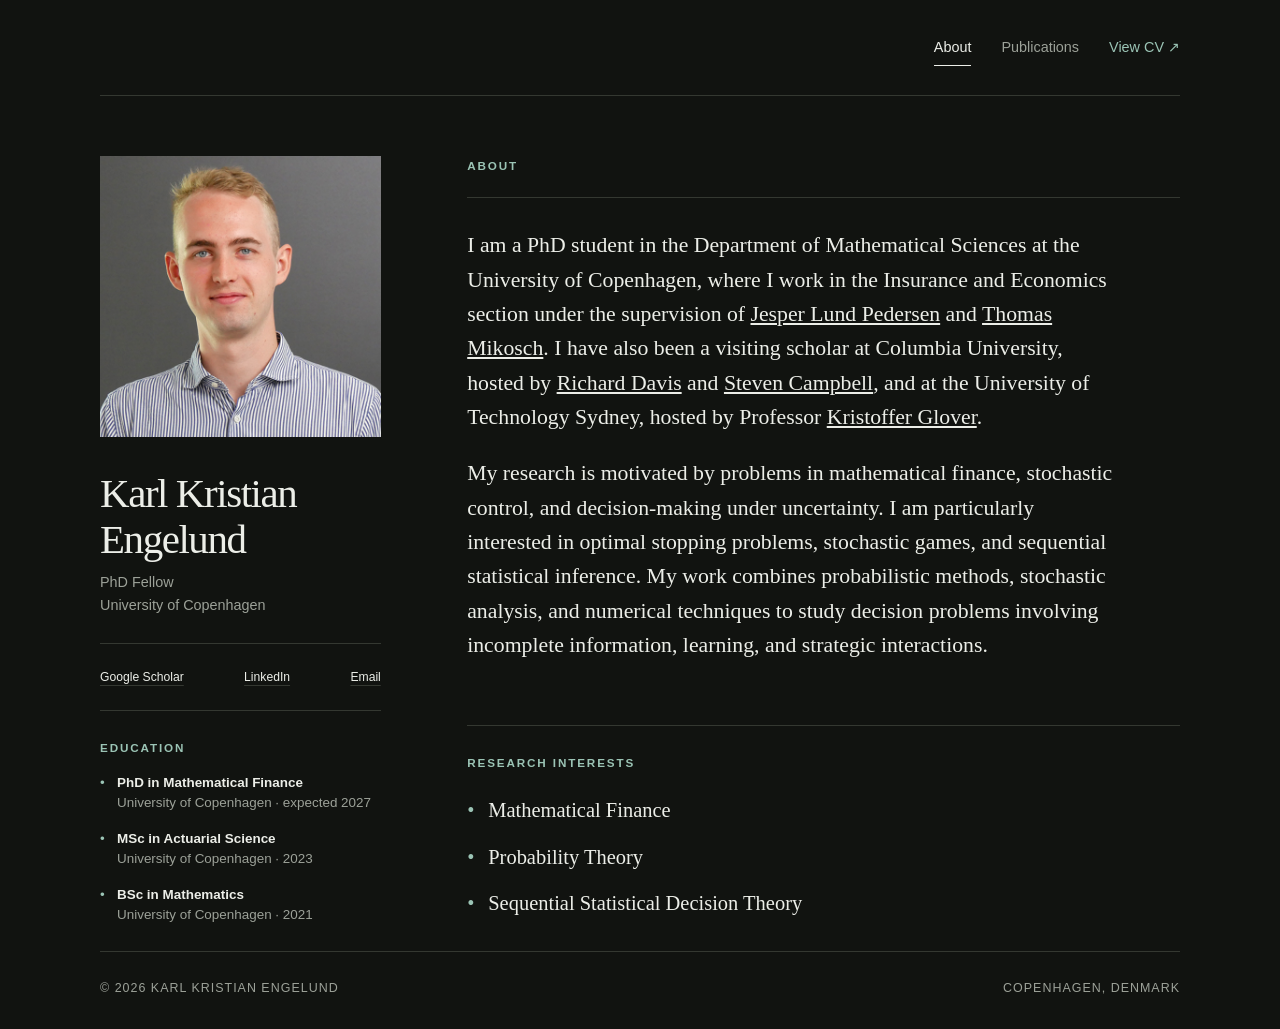
==== index.html @ dfa21044 "Website updated" ====
<!doctype html>
<html lang="en">
  <head>
    <meta charset="utf-8" />
    <meta name="viewport" content="width=device-width, initial-scale=1" />
    <meta
      name="description"
      content="Personal academic website of Karl Kristian Engelund."
    />
    <title>Karl Kristian Engelund</title>
    <link rel="stylesheet" href="styles.css" />
    <script src="script.js" defer></script>
  </head>

  <body>
    <main class="page">
      <header class="site-header">
        <nav class="site-nav" aria-label="Primary navigation">
          <button
            class="nav-link"
            type="button"
            data-tab="about"
            aria-pressed="true"
            aria-controls="about"
          >
            About
          </button>
          <button
            class="nav-link"
            type="button"
            data-tab="publications"
            aria-pressed="false"
            aria-controls="publications"
          >
            Publications
          </button>
          <a class="nav-link cv-link" href="CV_KarlKristianEngelund.pdf" target="_blank" rel="noreferrer">
            View CV <span aria-hidden="true">↗</span>
          </a>
        </nav>
      </header>

      <div class="page-content">
        <aside class="profile" aria-label="Researcher profile">
          <img
            class="profile-photo"
            src="Karl-Kristian-Engelund-1100x600.jpg"
            alt="Portrait of Karl Kristian Engelund"
            width="210"
            height="210"
          />

          <div class="profile-heading">
            <h1>Karl Kristian Engelund</h1>
            <p>PhD Fellow<br />University of Copenhagen</p>
          </div>

          <div class="profile-links" aria-label="Professional profiles">
            <a href="https://scholar.google.com/citations?user=FDVqNmsAAAAJ" target="_blank" rel="noreferrer">
              Google Scholar
            </a>
            <a href="https://www.linkedin.com/in/karl-kristian-engelund/" target="_blank" rel="noreferrer">
              LinkedIn
            </a>
            <a href="mailto:kken@math.ku.dk">Email</a>
          </div>

          <div class="education">
            <p class="eyebrow">Education</p>
            <ul>
              <li>
                <strong>PhD in Mathematical Finance</strong>
                <span>University of Copenhagen · expected 2027</span>
              </li>
              <li>
                <strong>MSc in Actuarial Science</strong>
                <span>University of Copenhagen · 2023</span>
              </li>
              <li>
                <strong>BSc in Mathematics</strong>
                <span>University of Copenhagen · 2021</span>
              </li>
            </ul>
          </div>
        </aside>

        <div class="main-column">
          <section class="panel" id="about" data-panel="about">
            <p class="eyebrow">About</p>
            <!-- <h2>I study <span>the question at the heart of your research.</span></h2> -->

            <div class="biography">
              <p>
                I am a PhD student in the Department of Mathematical Sciences at the University of Copenhagen, 
                where I work in the Insurance and Economics section under the supervision of  
                <a href="https://researchprofiles.ku.dk/en/persons/jesper-lund-pedersen/" target="_blank" rel="noreferrer">Jesper Lund Pedersen</a>
                and <a href="https://researchprofiles.ku.dk/en/persons/thomas-valentin-mikosch/" target="_blank" rel="noreferrer">Thomas Mikosch</a>. 
                I have also been a visiting scholar at Columbia University, 
                hosted by <a href="https://sites.stat.columbia.edu/rdavis/" target="_blank" rel="noreferrer">Richard Davis</a> and <a href="https://www.stevenacampbell.com/" target="_blank" rel="noreferrer">Steven Campbell</a>, and at the University of Technology Sydney, 
                hosted by Professor <a href="https://www.uts.edu.au/staff/kristoffer.glover" target="_blank" rel="noreferrer">Kristoffer Glover</a>.
              </p>
              <p>
                My research is motivated by problems in mathematical finance, stochastic control, and decision-making under uncertainty. I am particularly interested in optimal stopping problems, stochastic games, and sequential statistical inference. My work combines probabilistic methods, stochastic analysis, and numerical techniques to study decision problems involving incomplete information, learning, and strategic interactions.
              </p>
            </div>

            <div class="interests">
              <p class="eyebrow">Research interests</p>
              <ul>
                <li>Mathematical Finance</li>
                <li>Probability Theory</li>
                <li>Sequential Statistical Decision Theory</li>
              </ul>
            </div>
          </section>

          <section class="panel" id="publications" data-panel="publications" hidden>
            <p class="eyebrow">Publications</p>
            <!-- <h2>Selected work</h2> -->

            <ol class="publication-list">
              <li>
                <article>
                  <p class="publication-meta">2026 · Preprint, submitted</p>
                  <h3><a href="https://arxiv.org/abs/2608.12291">When should one stop the most exciting game? Sequential Inference for win-martingales</a></h3>
                  <p>Steven Campbell, <strong>Karl Kristian Engelund</strong></p>
                </article>
              </li>
              <li>
                <article>
                  <p class="publication-meta">2026 · Preprint, submitted</p>
                  <h3><a href="https://arxiv.org/abs/2607.20373">Embedding martingale diffusions as binary posteriors in sequential inference</a></h3>
                  <p>Steven Campbell, <strong>Karl Kristian Engelund</strong></p>
                </article>
              </li>
              <li>
                <article>
                  <p class="publication-meta">2026 · Preprint, revision submitted</p>
                  <h3><a href="https://arxiv.org/abs/2610.20366">Regime Detection in Latent Factor Models -- A Bayesian Decision-Theoretic Approach</a></h3>
                  <p><strong>Karl Kristian Engelund</strong></p>
                </article>
              </li>
            </ol>

            <p class="publication-note">
              For a complete and current list, visit my
              <a href="https://scholar.google.com/citations?user=FDVqNmsAAAAJ" target="_blank" rel="noreferrer">
                Google Scholar profile
              </a>
            </p>
          </section>
        </div>
      </div>

      <footer>
        <span>© <span id="year"></span> Karl Kristian Engelund</span>
        <span>Copenhagen, Denmark</span>
      </footer>
    </main>
  </body>
</html>
---- styles.css ----
:root {
  color-scheme: dark;
  --background: #111310;
  --text: #eceee8;
  --muted: #9ca198;
  --accent: #9bc4b5;
  --line: #343831;
  --serif: Georgia, "Times New Roman", serif;
  --sans: Inter, ui-sans-serif, -apple-system, BlinkMacSystemFont, "Segoe UI", sans-serif;
}

* {
  box-sizing: border-box;
}

html {
  scroll-behavior: smooth;
}

body {
  margin: 0;
  background: var(--background);
  color: var(--text);
  font-family: var(--sans);
  font-size: 16px;
  line-height: 1.65;
  -webkit-font-smoothing: antialiased;
}

a {
  color: inherit;
}

.page {
  width: min(1080px, calc(100% - 48px));
  min-height: 100vh;
  margin: 0 auto;
  display: flex;
  flex-direction: column;
}

.site-header {
  min-height: 96px;
  display: flex;
  align-items: center;
  justify-content: flex-end;
  border-bottom: 1px solid var(--line);
}

.publication-meta,
footer {
  color: var(--muted);
  font-size: 0.78rem;
  letter-spacing: 0.08em;
  text-transform: uppercase;
}

.site-nav {
  display: flex;
  align-items: center;
  gap: 30px;
}

.nav-link {
  position: relative;
  border: 0;
  padding: 8px 0;
  background: transparent;
  color: var(--muted);
  font: inherit;
  font-size: 0.9rem;
  text-decoration: none;
  cursor: pointer;
}

.nav-link::after {
  position: absolute;
  right: 0;
  bottom: 1px;
  left: 0;
  height: 1px;
  background: var(--text);
  content: "";
  opacity: 0;
  transform: scaleX(0.6);
  transition: opacity 160ms ease, transform 160ms ease;
}

.nav-link:hover,
.nav-link:focus-visible,
.nav-link[aria-pressed="true"] {
  color: var(--text);
}

.nav-link:hover::after,
.nav-link:focus-visible::after,
.nav-link[aria-pressed="true"]::after {
  opacity: 1;
  transform: scaleX(1);
}

.cv-link {
  color: var(--accent);
}

.page-content {
  flex: 1;
  display: grid;
  grid-template-columns: minmax(210px, 26%) minmax(0, 66%);
  justify-content: space-between;
  padding: clamp(60px, 8vw, 5px) 0 10px;
}

.profile {
  align-self: start;
}

.profile-photo {
  display: block;
  width: 100%;
  height: auto;
  aspect-ratio: 1 / 1;
  margin-bottom: 28px;
  object-fit: cover;
  object-position: 57% 50%;
}

.profile-heading {
  border-bottom: 1px solid var(--line);
  padding-bottom: 25px;
}

.profile-heading h1 {
  margin-bottom: 8px;
  font-size: clamp(2rem, 3.2vw, 2.8rem);
  letter-spacing: -0.035em;
}

.profile-heading p {
  margin: 0;
  color: var(--muted);
  font-size: 0.9rem;
}

.profile-links {
  display: flex;
  align-items: center;
  flex-direction: row;
  justify-content: space-between;
  gap: 12px;
  border-bottom: 1px solid var(--line);
  padding: 23px 0;
  white-space: nowrap;
}

.profile-links a,
.publication-note a,
.publication-list h3 a {
  text-decoration-color: var(--line);
  text-decoration-thickness: 1px;
  text-underline-offset: 4px;
}

.profile-links a {
  font-size: 0.76rem;
}

.profile-links a:hover,
.publication-note a:hover,
.publication-list h3 a:hover {
  color: var(--accent);
  text-decoration-color: currentColor;
}

.education {
  padding-top: 27px;
}

.education .eyebrow {
  margin-bottom: 16px;
}

.education ul,
.interests ul {
  margin: 0;
  padding: 0;
  list-style: none;
}

.education li {
  position: relative;
  margin-bottom: 17px;
  padding-left: 17px;
  font-size: 0.84rem;
  line-height: 1.45;
}

.education li::before,
.interests li::before {
  position: absolute;
  left: 0;
  color: var(--accent);
  content: "•";
}

.education strong,
.education span {
  display: block;
}

.education strong {
  font-weight: 550;
}

.education span {
  color: var(--muted);
}

.main-column {
  min-width: 0;
}

.panel {
  animation: appear 220ms ease-out;
}

.panel[hidden] {
  display: none;
}

.eyebrow {
  margin: 0 0 22px;
  color: var(--accent);
  font-size: 0.73rem;
  font-weight: 650;
  letter-spacing: 0.16em;
  text-transform: uppercase;
}

h2,
h3,
p {
  margin-top: 0;
}

h1,
h2,
h3 {
  font-family: var(--serif);
  font-weight: 400;
  line-height: 1.12;
}

h2 {
  max-width: 720px;
  margin-bottom: clamp(50px, 7vw, 78px);
  font-size: clamp(2.8rem, 5.2vw, 4.9rem);
  letter-spacing: -0.04em;
}

h2 span {
  color: var(--muted);
}

.biography {
  border-top: 1px solid var(--line);
  padding-top: 30px;
}

.biography p {
  max-width: 650px;
  font-family: var(--serif);
  font-size: clamp(1.12rem, 1.7vw, 1.36rem);
  line-height: 1.58;
}

.biography p:last-child {
  margin-bottom: 0;
}

.interests {
  margin-top: 62px;
  border-top: 1px solid var(--line);
  padding-top: 27px;
}

.interests li {
  position: relative;
  margin-bottom: 13px;
  padding-left: 21px;
  font-family: var(--serif);
  font-size: clamp(1.08rem, 1.6vw, 1.28rem);
}

.publication-list {
  margin: 0;
  padding: 0;
  list-style: none;
  counter-reset: publication;
}

.publication-list li {
  counter-increment: publication;
  display: grid;
  grid-template-columns: 70px 1fr;
  gap: 25px;
  border-top: 1px solid var(--line);
  padding: 32px 0 38px;
}

.publication-list li::before {
  content: "0" counter(publication);
  color: var(--muted);
  font-family: var(--serif);
  font-size: 0.9rem;
}

.publication-meta {
  margin-bottom: 10px;
}

.publication-list h3 {
  margin-bottom: 12px;
  font-size: clamp(1.55rem, 3vw, 2.35rem);
}

.publication-list h3 a {
  text-decoration: none;
}

.publication-list article > p:last-child {
  margin: 0;
  color: var(--muted);
  font-size: 0.9rem;
}

.publication-list li:last-child {
  border-bottom: 1px solid var(--line);
}

.publication-note {
  margin-top: 38px;
  color: var(--muted);
  font-size: 0.9rem;
}

footer {
  display: flex;
  justify-content: space-between;
  gap: 30px;
  border-top: 1px solid var(--line);
  padding: 26px 0 30px;
}

@keyframes appear {
  from {
    opacity: 0;
    transform: translateY(4px);
  }
  to {
    opacity: 1;
    transform: translateY(0);
  }
}

@media (max-width: 700px) {
  .page {
    width: min(100% - 32px, 1080px);
  }

  .site-header {
    min-height: 76px;
  }

  .site-nav {
    width: 100%;
    justify-content: space-between;
    gap: 18px;
  }

  .page-content {
    grid-template-columns: 1fr;
    gap: 68px;
    padding: 42px 0 78px;
  }

  .profile {
    width: min(100%, 280px);
  }

  h2 {
    margin-bottom: 50px;
    font-size: clamp(2.65rem, 13vw, 4rem);
  }

  .interests {
    margin-top: 48px;
  }

  .publication-list li {
    grid-template-columns: 38px 1fr;
    gap: 10px;
  }

  footer {
    align-items: flex-start;
    flex-direction: column;
    gap: 4px;
  }
}

@media (prefers-reduced-motion: reduce) {
  html {
    scroll-behavior: auto;
  }

  .panel {
    animation: none;
  }

  .nav-link::after {
    transition: none;
  }
}
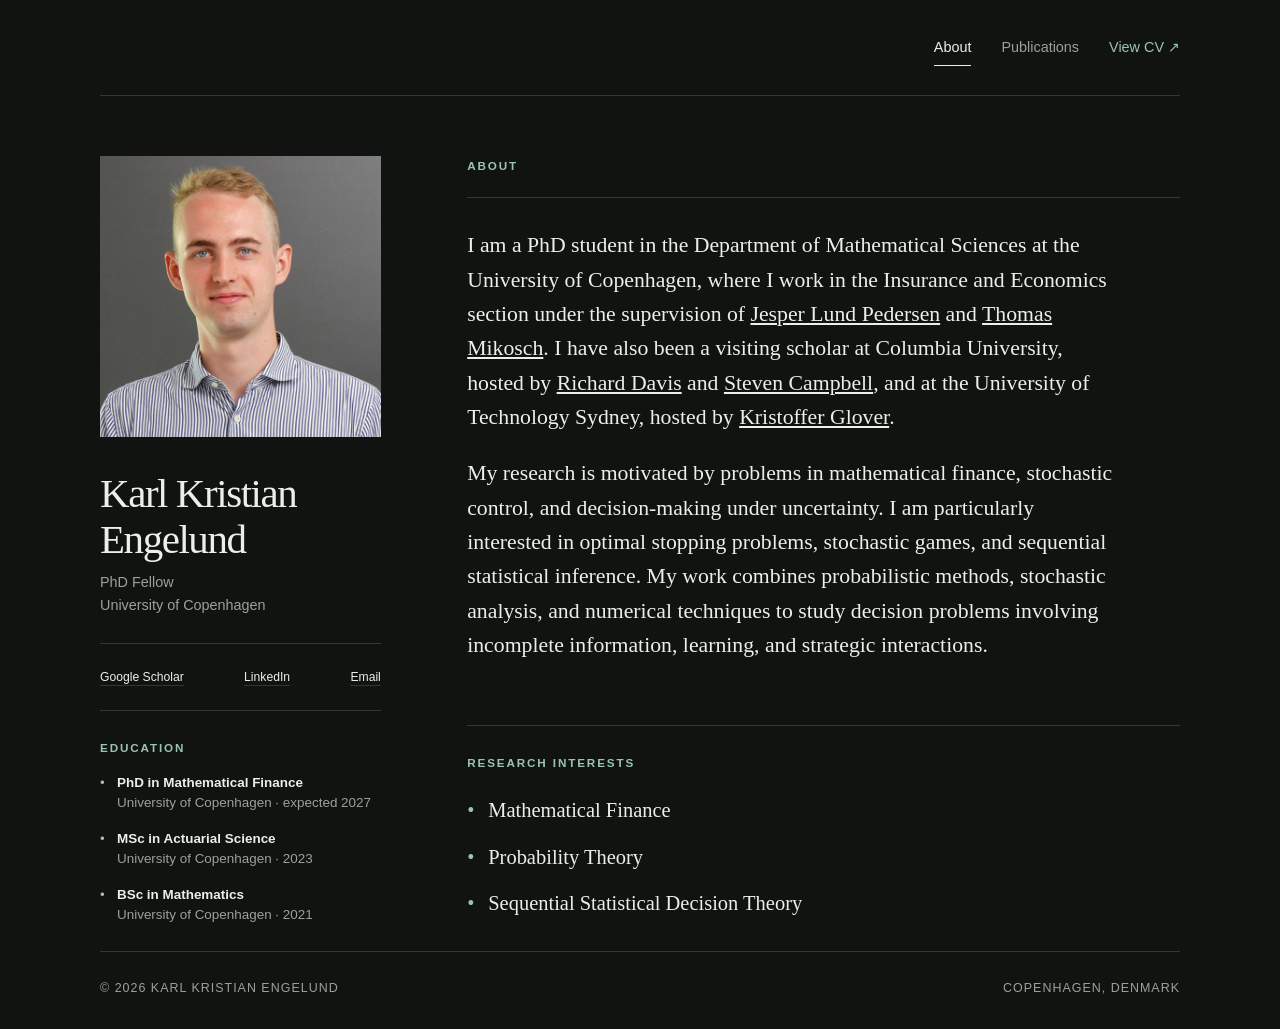
==== commit 4ca361d2: "Small change for consistency in about" ====
--- a/index.html
+++ b/index.html
@@ -97,7 +97,7 @@
                 and <a href="https://researchprofiles.ku.dk/en/persons/thomas-valentin-mikosch/" target="_blank" rel="noreferrer">Thomas Mikosch</a>. 
                 I have also been a visiting scholar at Columbia University, 
                 hosted by <a href="https://sites.stat.columbia.edu/rdavis/" target="_blank" rel="noreferrer">Richard Davis</a> and <a href="https://www.stevenacampbell.com/" target="_blank" rel="noreferrer">Steven Campbell</a>, and at the University of Technology Sydney, 
-                hosted by Professor <a href="https://www.uts.edu.au/staff/kristoffer.glover" target="_blank" rel="noreferrer">Kristoffer Glover</a>.
+                hosted by <a href="https://www.uts.edu.au/staff/kristoffer.glover" target="_blank" rel="noreferrer">Kristoffer Glover</a>.
               </p>
               <p>
                 My research is motivated by problems in mathematical finance, stochastic control, and decision-making under uncertainty. I am particularly interested in optimal stopping problems, stochastic games, and sequential statistical inference. My work combines probabilistic methods, stochastic analysis, and numerical techniques to study decision problems involving incomplete information, learning, and strategic interactions.
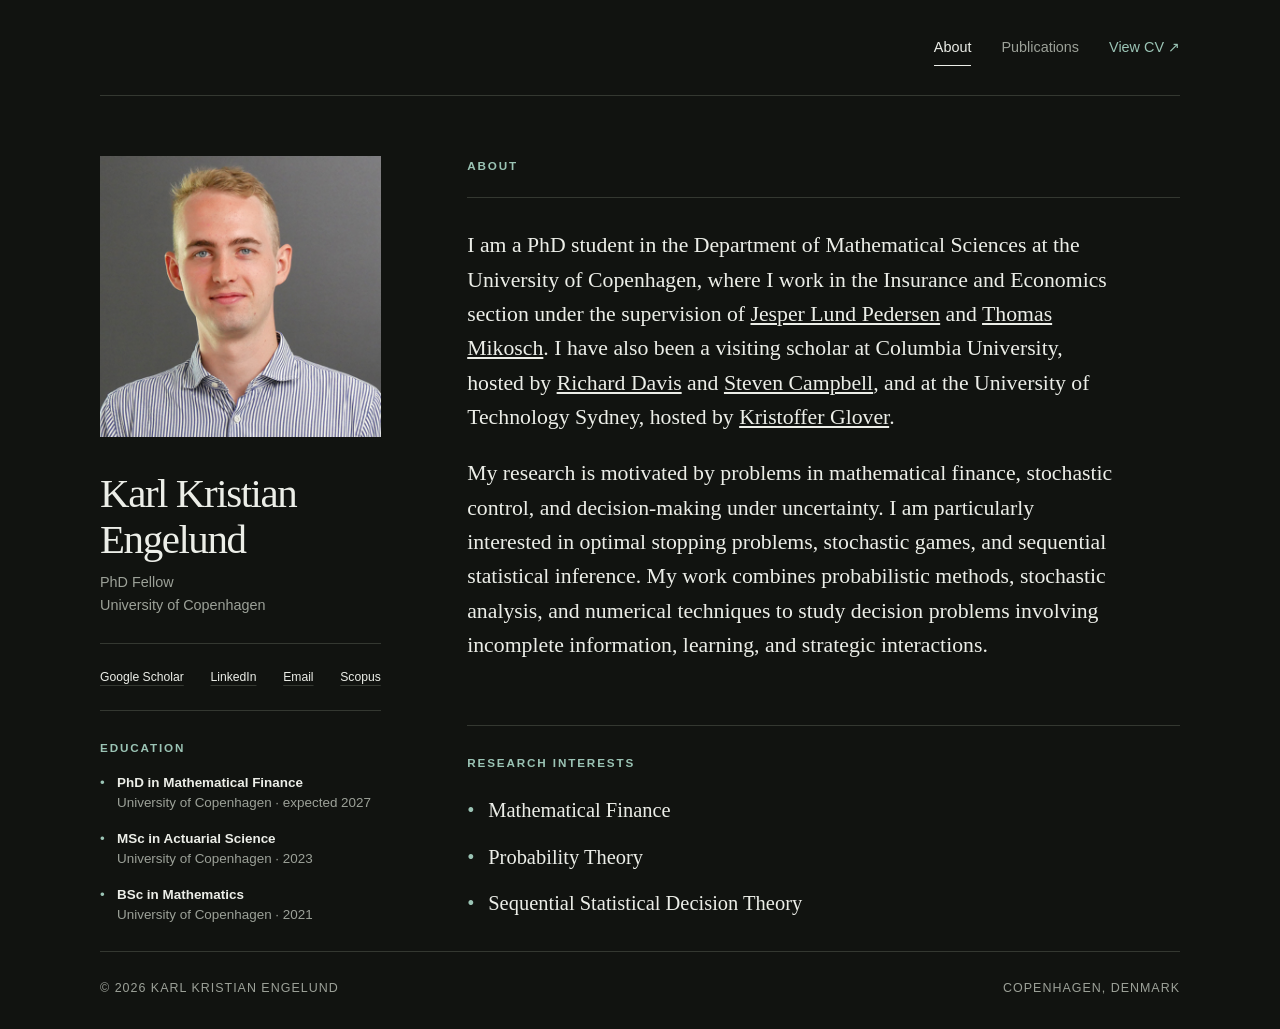
==== commit 060a6b75: "updated CV" ====
--- a/index.html
+++ b/index.html
@@ -34,7 +34,7 @@
           >
             Publications
           </button>
-          <a class="nav-link cv-link" href="CV_KarlKristianEngelund.pdf" target="_blank" rel="noreferrer">
+          <a class="nav-link cv-link" href="CV_KarlKristianEngelund(public).pdf" target="_blank" rel="noreferrer">
             View CV <span aria-hidden="true">↗</span>
           </a>
         </nav>
@@ -63,6 +63,7 @@
               LinkedIn
             </a>
             <a href="mailto:kken@math.ku.dk">Email</a>
+            <a href="https://researchprofiles.ku.dk/en/persons/karl-kristian-engelund/">Scopus</a>
           </div>
 
           <div class="education">
